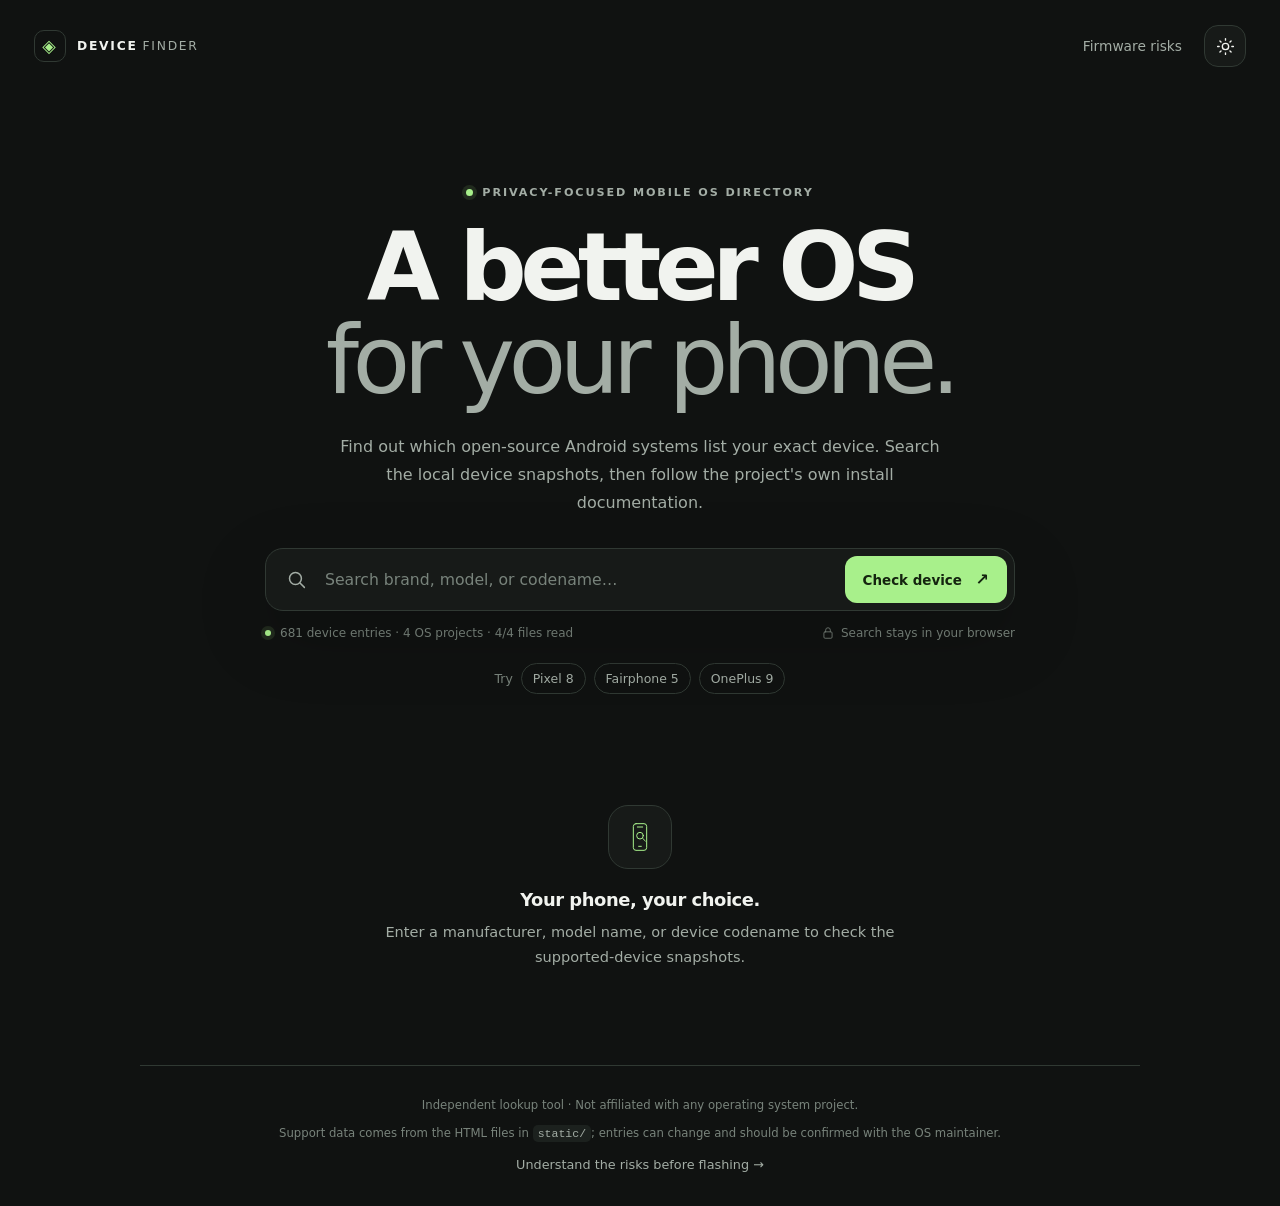
==== index.html @ a18a7a14 "Add files via upload" ====
<!doctype html>
<html lang="en" data-theme="dark">
<head>
  <meta charset="utf-8">
  <meta name="viewport" content="width=device-width, initial-scale=1">
  <meta name="color-scheme" content="dark light">
  <meta name="description" content="Search locally stored device lists for support by privacy-focused Android operating systems.">
  <title>FOSS Device Finder</title>
  <link rel="stylesheet" href="styles.css">
  <script src="find.js" defer></script>
</head>
<body>
  <header class="topbar">
    <a class="wordmark" href="index.html" aria-label="FOSS Device Finder home">
      <span class="wordmark-symbol" aria-hidden="true">◈</span>
      <span>DEVICE<span class="wordmark-light">FINDER</span></span>
    </a>
    <nav class="topnav" aria-label="Main navigation">
      <a href="risks.html">Firmware risks</a>
      <button class="theme-toggle" id="theme-toggle" type="button" aria-label="Switch to light theme" title="Switch theme">
        <svg class="sun-icon" viewBox="0 0 24 24" aria-hidden="true"><circle cx="12" cy="12" r="4"></circle><path d="M12 2v2m0 16v2M4.93 4.93l1.42 1.42m11.3 11.3 1.42 1.42M2 12h2m16 0h2M4.93 19.07l1.42-1.42m11.3-11.3 1.42-1.42"></path></svg>
        <svg class="moon-icon" viewBox="0 0 24 24" aria-hidden="true"><path d="M20.8 15.4A8.7 8.7 0 0 1 8.6 3.2 8.8 8.8 0 1 0 20.8 15.4Z"></path></svg>
      </button>
    </nav>
  </header>

  <main class="page-shell">
    <section class="hero" aria-labelledby="hero-title">
      <p class="eyebrow"><span class="eyebrow-dot"></span> PRIVACY-FOCUSED MOBILE OS DIRECTORY</p>
      <h1 id="hero-title">A better OS<br><span>for your phone.</span></h1>
      <p class="hero-copy">Find out which open-source Android systems list your exact device. Search the local device snapshots, then follow the project's own install documentation.</p>

      <form id="device-search" class="search-form" role="search">
        <svg class="search-icon" viewBox="0 0 24 24" aria-hidden="true"><circle cx="10.8" cy="10.8" r="6.8"></circle><path d="m16 16 5 5"></path></svg>
        <label class="visually-hidden" for="device-query">Phone manufacturer, model, or codename</label>
        <input id="device-query" name="q" type="search" autocomplete="off" spellcheck="false" placeholder="Search brand, model, or codename…" required minlength="2">
        <button class="search-submit" type="submit">Check device <span aria-hidden="true">↗</span></button>
      </form>
      <div class="search-meta">
        <span id="data-status" class="data-status"><span class="loading-dot"></span> Loading local device lists…</span>
        <span class="privacy-note"><svg viewBox="0 0 24 24" aria-hidden="true"><rect x="5" y="10" width="14" height="11" rx="2"></rect><path d="M8 10V7a4 4 0 0 1 8 0v3"></path></svg> Search stays in your browser</span>
      </div>
      <div class="suggestions" aria-label="Example searches">
        <span>Try</span>
        <button type="button" data-query="Pixel 8">Pixel 8</button>
        <button type="button" data-query="Fairphone 5">Fairphone 5</button>
        <button type="button" data-query="OnePlus 9">OnePlus 9</button>
      </div>
    </section>

    <section id="results-section" class="results-section" aria-live="polite" aria-atomic="false">
      <div id="empty-state" class="empty-state">
        <div class="empty-icon" aria-hidden="true"><svg viewBox="0 0 48 48"><rect x="14" y="4" width="20" height="40" rx="4"></rect><path d="M20 9h8M22 38h4"></path><circle cx="24" cy="22" r="5"></circle><path d="m28 26 4 4"></path></svg></div>
        <h2>Your phone, your choice.</h2>
        <p>Enter a manufacturer, model name, or device codename to check the supported-device snapshots.</p>
      </div>
      <div id="results" class="results" hidden></div>
    </section>

    <footer class="site-footer">
      <p>Independent lookup tool · Not affiliated with any operating system project.</p>
      <p>Support data comes from the HTML files in <code>static/</code>; entries can change and should be confirmed with the OS maintainer.</p>
      <a href="risks.html">Understand the risks before flashing <span aria-hidden="true">→</span></a>
    </footer>
  </main>
</body>
</html>
---- styles.css ----
:root {
  color-scheme: dark;
  --bg: #101211;
  --surface: #171a18;
  --surface-raised: #1c211e;
  --surface-strong: #232925;
  --text: #f1f3ef;
  --muted: #a3ada5;
  --quiet: #78837b;
  --line: #303933;
  --accent: #a8f08b;
  --accent-ink: #14240f;
  --accent-soft: rgba(168, 240, 139, .11);
  --danger: #ffb9a9;
  --danger-soft: rgba(255, 145, 118, .1);
  --warning: #edc77e;
  --shadow: 0 24px 72px rgba(0, 0, 0, .19);
  --radius: 18px;
  font-family: Inter, ui-sans-serif, system-ui, -apple-system, BlinkMacSystemFont, "Segoe UI", sans-serif;
}
:root[data-theme="light"] {
  color-scheme: light;
  --bg: #f5f6f1;
  --surface: #ffffff;
  --surface-raised: #f1f4ed;
  --surface-strong: #e7ede2;
  --text: #1b241c;
  --muted: #536054;
  --quiet: #768075;
  --line: #dce4d8;
  --accent: #317b25;
  --accent-ink: #ffffff;
  --accent-soft: rgba(49, 123, 37, .09);
  --danger: #a83a20;
  --danger-soft: rgba(168, 58, 32, .08);
  --warning: #8b641b;
  --shadow: 0 24px 72px rgba(28, 48, 25, .08);
}
* { box-sizing: border-box; }
html { min-height: 100%; scroll-behavior: smooth; }
body { min-height: 100vh; margin: 0; background: var(--bg); color: var(--text); transition: background .2s ease, color .2s ease; }
a { color: inherit; }
button, input { font: inherit; }
button { color: inherit; }
.topbar { max-width: 1320px; margin: 0 auto; padding: 25px 34px; display: flex; align-items: center; justify-content: space-between; gap: 24px; }
.wordmark { display: inline-flex; align-items: center; gap: 11px; color: var(--text); text-decoration: none; font-size: .77rem; font-weight: 800; letter-spacing: .14em; }
.wordmark-symbol { display: grid; place-items: center; width: 32px; height: 32px; border: 1px solid var(--line); border-radius: 10px; color: var(--accent); font-size: 1.1rem; }
.wordmark-light { margin-left: 5px; color: var(--muted); font-weight: 500; }
.topnav { display: flex; align-items: center; gap: 22px; }
.topnav > a { color: var(--muted); text-decoration: none; font-size: .86rem; transition: color .18s ease; }
.topnav > a:hover, .site-footer a:hover { color: var(--accent); }
.theme-toggle { width: 42px; height: 42px; display: grid; place-items: center; padding: 0; border: 1px solid var(--line); border-radius: 14px; background: var(--surface); cursor: pointer; transition: transform .18s ease, border-color .18s ease; }
.theme-toggle:hover { transform: translateY(-1px); border-color: var(--quiet); }
.theme-toggle svg { width: 19px; height: 19px; fill: none; stroke: var(--text); stroke-width: 1.7; stroke-linecap: round; stroke-linejoin: round; }
.moon-icon { display: none; }
:root[data-theme="light"] .sun-icon { display: none; }
:root[data-theme="light"] .moon-icon { display: block; }
.page-shell { width: min(100% - 42px, 1000px); margin: 0 auto; }
.hero { padding: clamp(50px, 8vw, 94px) 0 40px; text-align: center; }
.eyebrow { display: flex; justify-content: center; align-items: center; gap: 9px; margin: 0 0 22px; color: var(--muted); font-size: .7rem; font-weight: 700; letter-spacing: .17em; }
.eyebrow-dot, .loading-dot { display: inline-block; width: 7px; height: 7px; flex: 0 0 auto; border-radius: 999px; background: var(--accent); box-shadow: 0 0 0 4px var(--accent-soft); }
h1 { margin: 0; font-size: clamp(3rem, 8vw, 5.9rem); line-height: .99; letter-spacing: -.07em; font-weight: 650; }
h1 span { color: var(--muted); font-weight: 450; }
.hero-copy { max-width: 610px; margin: 25px auto 31px; color: var(--muted); line-height: 1.75; font-size: 1rem; }
.search-form { position: relative; display: flex; align-items: center; width: min(100%, 750px); margin: 0 auto; padding: 7px; border: 1px solid var(--line); border-radius: 18px; background: var(--surface); box-shadow: var(--shadow); text-align: left; transition: border-color .2s ease, box-shadow .2s ease; }
.search-form:focus-within { border-color: var(--accent); box-shadow: 0 0 0 4px var(--accent-soft), var(--shadow); }
.search-icon { width: 21px; height: 21px; margin: 0 14px 0 13px; flex: 0 0 auto; fill: none; stroke: var(--muted); stroke-width: 1.7; stroke-linecap: round; }
.search-form input { min-width: 0; width: 100%; padding: 14px 4px; border: 0; outline: 0; background: transparent; color: var(--text); font-size: .98rem; }
.search-form input::placeholder { color: var(--quiet); }
.search-submit { flex: 0 0 auto; min-height: 47px; padding: 0 18px; border: 0; border-radius: 12px; background: var(--accent); color: var(--accent-ink); font-weight: 750; font-size: .84rem; cursor: pointer; transition: filter .18s ease, transform .18s ease; }
.search-submit:hover { filter: brightness(1.08); transform: translateY(-1px); }
.search-submit span { margin-left: 9px; font-size: 1rem; }
.search-meta { width: min(100%, 750px); display: flex; justify-content: space-between; align-items: center; gap: 16px; margin: 15px auto 0; color: var(--quiet); font-size: .75rem; }
.data-status { display: inline-flex; align-items: center; gap: 9px; }
.data-status .loading-dot { width: 6px; height: 6px; }
.data-status.is-error { color: var(--danger); }
.data-status.is-error .loading-dot { background: var(--danger); box-shadow: 0 0 0 4px var(--danger-soft); }
.privacy-note { display: inline-flex; gap: 6px; align-items: center; white-space: nowrap; }
.privacy-note svg { width: 14px; height: 14px; fill: none; stroke: currentColor; stroke-width: 1.5; stroke-linecap: round; stroke-linejoin: round; }
.suggestions { display: flex; justify-content: center; align-items: center; flex-wrap: wrap; gap: 8px; margin-top: 23px; font-size: .78rem; color: var(--quiet); }
.suggestions button { padding: 7px 11px; border: 1px solid var(--line); border-radius: 999px; background: transparent; color: var(--muted); cursor: pointer; transition: background .15s ease, border-color .15s ease, color .15s ease; }
.suggestions button:hover { background: var(--surface-raised); border-color: var(--quiet); color: var(--text); }
.results-section { min-height: 150px; padding: 18px 0 56px; }
.empty-state { max-width: 580px; margin: 18px auto 0; padding: 35px 24px 40px; text-align: center; }
.empty-icon { display: grid; place-items: center; width: 64px; height: 64px; margin: 0 auto 20px; border: 1px solid var(--line); border-radius: 20px; background: var(--surface); color: var(--accent); }
.empty-icon svg { width: 32px; height: 32px; fill: none; stroke: currentColor; stroke-width: 1.5; stroke-linecap: round; stroke-linejoin: round; }
.empty-state h2 { margin: 0 0 10px; font-size: 1.12rem; letter-spacing: -.025em; }
.empty-state p { margin: 0; color: var(--muted); line-height: 1.7; font-size: .91rem; }
.result-heading { display: flex; align-items: flex-start; justify-content: space-between; gap: 20px; margin: 15px 0 20px; }
.result-heading h2 { margin: 0; font-size: clamp(1.25rem, 3vw, 1.8rem); letter-spacing: -.04em; }
.result-heading p { margin: 7px 0 0; color: var(--muted); font-size: .86rem; }
.result-count { padding: 7px 10px; border: 1px solid var(--line); border-radius: 99px; color: var(--muted); font-size: .76rem; white-space: nowrap; }
.status-banner { display: flex; align-items: flex-start; gap: 13px; margin: 0 0 20px; padding: 18px 19px; border: 1px solid var(--line); border-radius: var(--radius); background: var(--surface); line-height: 1.6; }
.status-icon { display: grid; place-items: center; width: 30px; height: 30px; flex: 0 0 auto; border-radius: 10px; font-size: 1rem; font-weight: 800; }
.status-banner h3 { margin: 0 0 4px; font-size: 1rem; }
.status-banner p { margin: 0; font-size: .86rem; color: var(--muted); }
.status-banner--success { border-color: color-mix(in srgb, var(--accent) 45%, var(--line)); background: var(--accent-soft); }
.status-banner--success .status-icon { background: var(--accent); color: var(--accent-ink); }
.status-banner--success h3 { color: var(--accent); }
.status-banner--unsupported { border-color: color-mix(in srgb, var(--danger) 32%, var(--line)); background: var(--danger-soft); }
.status-banner--unsupported .status-icon { background: var(--danger-soft); color: var(--danger); border: 1px solid color-mix(in srgb, var(--danger) 30%, var(--line)); }
.status-banner--unsupported h3 { color: var(--danger); }
.status-banner a { color: var(--accent); font-weight: 700; text-underline-offset: 3px; white-space: nowrap; }
.result-grid { display: grid; grid-template-columns: repeat(2, minmax(0, 1fr)); gap: 14px; }
.device-card { display: flex; flex-direction: column; min-width: 0; padding: 19px; border: 1px solid var(--line); border-radius: var(--radius); background: var(--surface); box-shadow: 0 7px 28px rgba(0,0,0,.025); }
.device-card-top { display: flex; align-items: flex-start; justify-content: space-between; gap: 14px; }
.os-identity { display: flex; align-items: center; gap: 11px; min-width: 0; }
.os-mark { display: grid; place-items: center; width: 39px; height: 39px; flex: 0 0 auto; border: 1px solid var(--line); border-radius: 13px; background: var(--surface-raised); color: var(--accent); font-weight: 800; font-size: .94rem; }
.os-title { margin: 0; font-size: 1rem; font-weight: 760; letter-spacing: -.025em; }
.os-subtitle { margin: 4px 0 0; font-size: .73rem; color: var(--muted); }
.support-pill { display: inline-flex; align-items: center; gap: 5px; padding: 6px 8px; border-radius: 99px; background: var(--accent-soft); color: var(--accent); font-size: .67rem; font-weight: 800; white-space: nowrap; }
.support-pill--past { background: var(--danger-soft); color: var(--danger); }
.card-model { margin: 22px 0 5px; font-size: 1.12rem; line-height: 1.35; letter-spacing: -.025em; overflow-wrap: anywhere; }
.card-brand { margin: 0; color: var(--muted); font-size: .79rem; }
.device-facts { display: grid; grid-template-columns: repeat(2, minmax(0, 1fr)); gap: 9px; margin: 19px 0 20px; }
.fact { min-width: 0; padding: 11px 12px; border: 1px solid var(--line); border-radius: 12px; background: var(--surface-raised); }
.fact dt { margin: 0 0 5px; color: var(--quiet); font-size: .67rem; letter-spacing: .06em; text-transform: uppercase; }
.fact dd { margin: 0; color: var(--text); font-size: .81rem; font-weight: 650; line-height: 1.4; overflow-wrap: anywhere; }
.card-note { margin: auto 0 14px; color: var(--muted); font-size: .79rem; line-height: 1.6; }
.doc-link { display: flex; align-items: center; justify-content: space-between; gap: 12px; padding: 13px 14px; border: 1px solid var(--line); border-radius: 12px; color: var(--text); text-decoration: none; font-size: .81rem; font-weight: 700; transition: border-color .18s ease, background .18s ease; }
.doc-link:hover { border-color: var(--accent); background: var(--accent-soft); }
.doc-link span:last-child { color: var(--accent); font-size: 1.05rem; }
.show-more-note { color: var(--muted); font-size: .82rem; text-align: center; margin: 17px 0 0; }
.history-section { margin-top: 30px; padding-top: 22px; border-top: 1px solid var(--line); }
.history-section h3 { margin: 0 0 7px; font-size: 1rem; }
.history-section > p { margin: 0 0 16px; color: var(--muted); font-size: .83rem; line-height: 1.6; }
.site-footer { display: flex; flex-direction: column; align-items: center; gap: 8px; padding: 30px 0 34px; border-top: 1px solid var(--line); text-align: center; }
.site-footer p { margin: 0; color: var(--quiet); font-size: .73rem; line-height: 1.65; }
.site-footer code { padding: 2px 5px; border-radius: 5px; background: var(--surface-raised); color: var(--muted); font-size: .72rem; }
.site-footer a { margin-top: 6px; color: var(--muted); text-decoration: none; font-size: .8rem; transition: color .18s ease; }
.risk-page { width: min(100% - 42px, 790px); margin: 0 auto; }
.risk-hero { padding: clamp(48px, 8vw, 84px) 0 35px; }
.back-link { display: inline-flex; align-items: center; gap: 8px; margin-bottom: 24px; color: var(--muted); text-decoration: none; font-size: .82rem; }
.back-link:hover { color: var(--accent); }
.risk-hero h1 { font-size: clamp(2.7rem, 7vw, 5rem); line-height: 1.02; }
.risk-hero h1 span { color: var(--danger); }
.risk-hero .hero-copy { margin: 21px 0 0; max-width: 650px; }
.risk-alert { display: flex; gap: 15px; padding: 20px; border: 1px solid color-mix(in srgb, var(--warning) 42%, var(--line)); border-radius: var(--radius); background: color-mix(in srgb, var(--warning) 8%, var(--surface)); }
.risk-alert-mark { display: grid; place-items: center; width: 35px; height: 35px; flex: 0 0 auto; border-radius: 11px; background: color-mix(in srgb, var(--warning) 13%, transparent); color: var(--warning); font-size: 1.1rem; font-weight: 800; }
.risk-alert h2 { margin: 0 0 5px; font-size: .99rem; }
.risk-alert p { margin: 0; color: var(--muted); font-size: .85rem; line-height: 1.7; }
.risk-list { display: grid; gap: 13px; margin: 22px 0 34px; }
.risk-item { padding: 20px; border: 1px solid var(--line); border-radius: var(--radius); background: var(--surface); }
.risk-item h2 { display: flex; align-items: center; gap: 10px; margin: 0 0 9px; font-size: 1rem; letter-spacing: -.02em; }
.risk-number { display: grid; place-items: center; width: 28px; height: 28px; border: 1px solid var(--line); border-radius: 9px; color: var(--accent); font-size: .76rem; }
.risk-item p { margin: 0; color: var(--muted); font-size: .86rem; line-height: 1.75; }
.risk-item p + p { margin-top: 10px; }
.source-list { display: grid; gap: 10px; margin: 0 0 40px; padding: 0; list-style: none; }
.source-list li { display: flex; align-items: center; justify-content: space-between; gap: 20px; padding: 15px 16px; border: 1px solid var(--line); border-radius: 13px; background: var(--surface); }
.source-list a { color: var(--text); font-size: .84rem; font-weight: 700; text-decoration: none; }
.source-list a:hover { color: var(--accent); }
.source-list span { margin-top: 4px; display: block; color: var(--muted); font-weight: 400; font-size: .75rem; line-height: 1.5; }
.source-arrow { color: var(--accent); font-size: 1.05rem; flex: 0 0 auto; }
.section-label { margin: 34px 0 15px; color: var(--muted); font-size: .72rem; font-weight: 800; letter-spacing: .12em; text-transform: uppercase; }
.final-note { margin-bottom: 36px; padding: 20px; border: 1px solid var(--line); border-radius: var(--radius); background: var(--surface-raised); color: var(--muted); font-size: .86rem; line-height: 1.75; }
.final-note strong { color: var(--text); }
.visually-hidden { position: absolute; width: 1px; height: 1px; margin: -1px; padding: 0; overflow: hidden; clip: rect(0,0,0,0); white-space: nowrap; border: 0; }
[hidden] { display: none !important; }
@media (max-width: 720px) {
  .topbar { padding: 17px 19px; }
  .topnav { gap: 13px; }
  .topnav > a { font-size: .78rem; }
  .page-shell, .risk-page { width: min(100% - 32px, 1000px); }
  .hero { padding-top: 64px; }
  .hero-copy { max-width: 520px; font-size: .92rem; }
  .search-form { padding: 5px; border-radius: 15px; }
  .search-icon { margin-left: 10px; margin-right: 10px; }
  .search-form input { font-size: .88rem; }
  .search-submit { min-height: 43px; padding: 0 12px; font-size: .76rem; }
  .search-submit span { margin-left: 3px; }
  .search-meta { align-items: flex-start; flex-direction: column; gap: 8px; }
  .result-grid { grid-template-columns: 1fr; }
}
@media (max-width: 420px) {
  .wordmark { font-size: .68rem; letter-spacing: .1em; gap: 7px; }
  .wordmark-symbol { width: 29px; height: 29px; }
  .topnav { gap: 9px; }
  .topnav > a { max-width: 80px; line-height: 1.2; text-align: right; }
  .theme-toggle { width: 38px; height: 38px; }
  .hero { padding-top: 54px; }
  .eyebrow { font-size: .59rem; letter-spacing: .12em; }
  .search-submit { font-size: .7rem; padding: 0 10px; }
  .search-submit span { display: none; }
  .privacy-note { white-space: normal; }
  .result-heading { flex-direction: column; gap: 10px; }
  .source-list li { align-items: flex-start; }
}
@media (prefers-reduced-motion: reduce) {
  *, *::before, *::after { scroll-behavior: auto !important; transition-duration: .01ms !important; animation-duration: .01ms !important; }
}
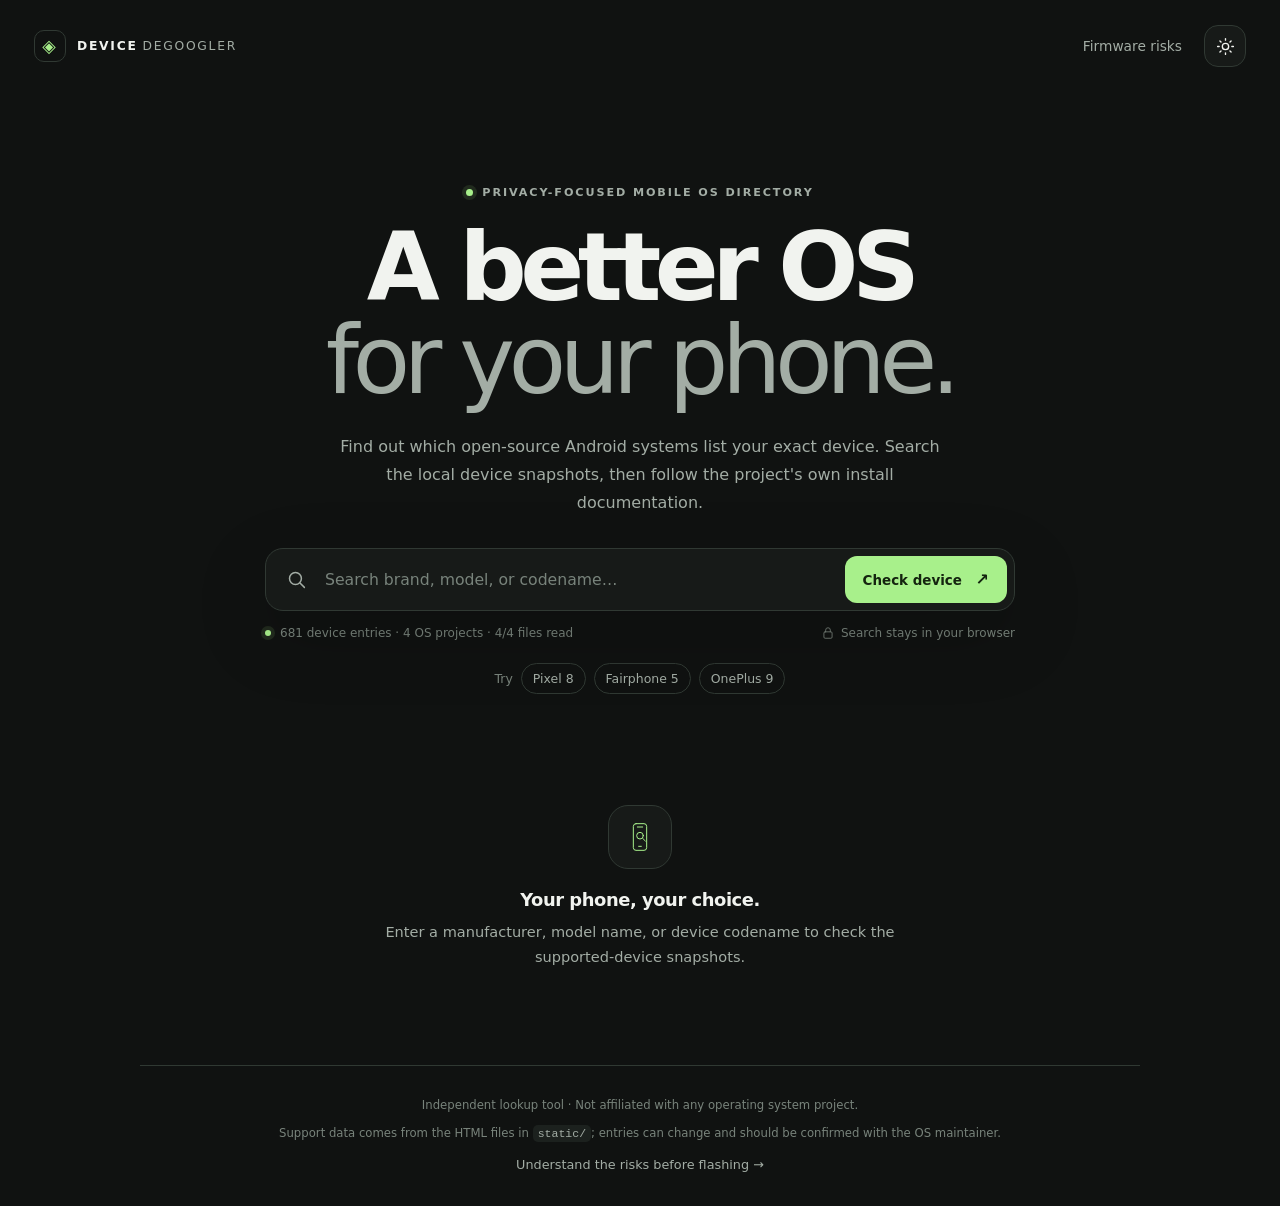
==== commit 1b63bfb7: "Rename title and wordmark from 'FOSS Device Finder' to 'Degoogler'" ====
--- a/index.html
+++ b/index.html
@@ -5,7 +5,7 @@
   <meta name="viewport" content="width=device-width, initial-scale=1">
   <meta name="color-scheme" content="dark light">
   <meta name="description" content="Search locally stored device lists for support by privacy-focused Android operating systems.">
-  <title>FOSS Device Finder</title>
+  <title>Degoogler</title>
   <link rel="stylesheet" href="styles.css">
   <script src="find.js" defer></script>
 </head>
@@ -13,7 +13,7 @@
   <header class="topbar">
     <a class="wordmark" href="index.html" aria-label="FOSS Device Finder home">
       <span class="wordmark-symbol" aria-hidden="true">◈</span>
-      <span>DEVICE<span class="wordmark-light">FINDER</span></span>
+      <span>DEVICE<span class="wordmark-light">DEGOOGLER</span></span>
     </a>
     <nav class="topnav" aria-label="Main navigation">
       <a href="risks.html">Firmware risks</a>
